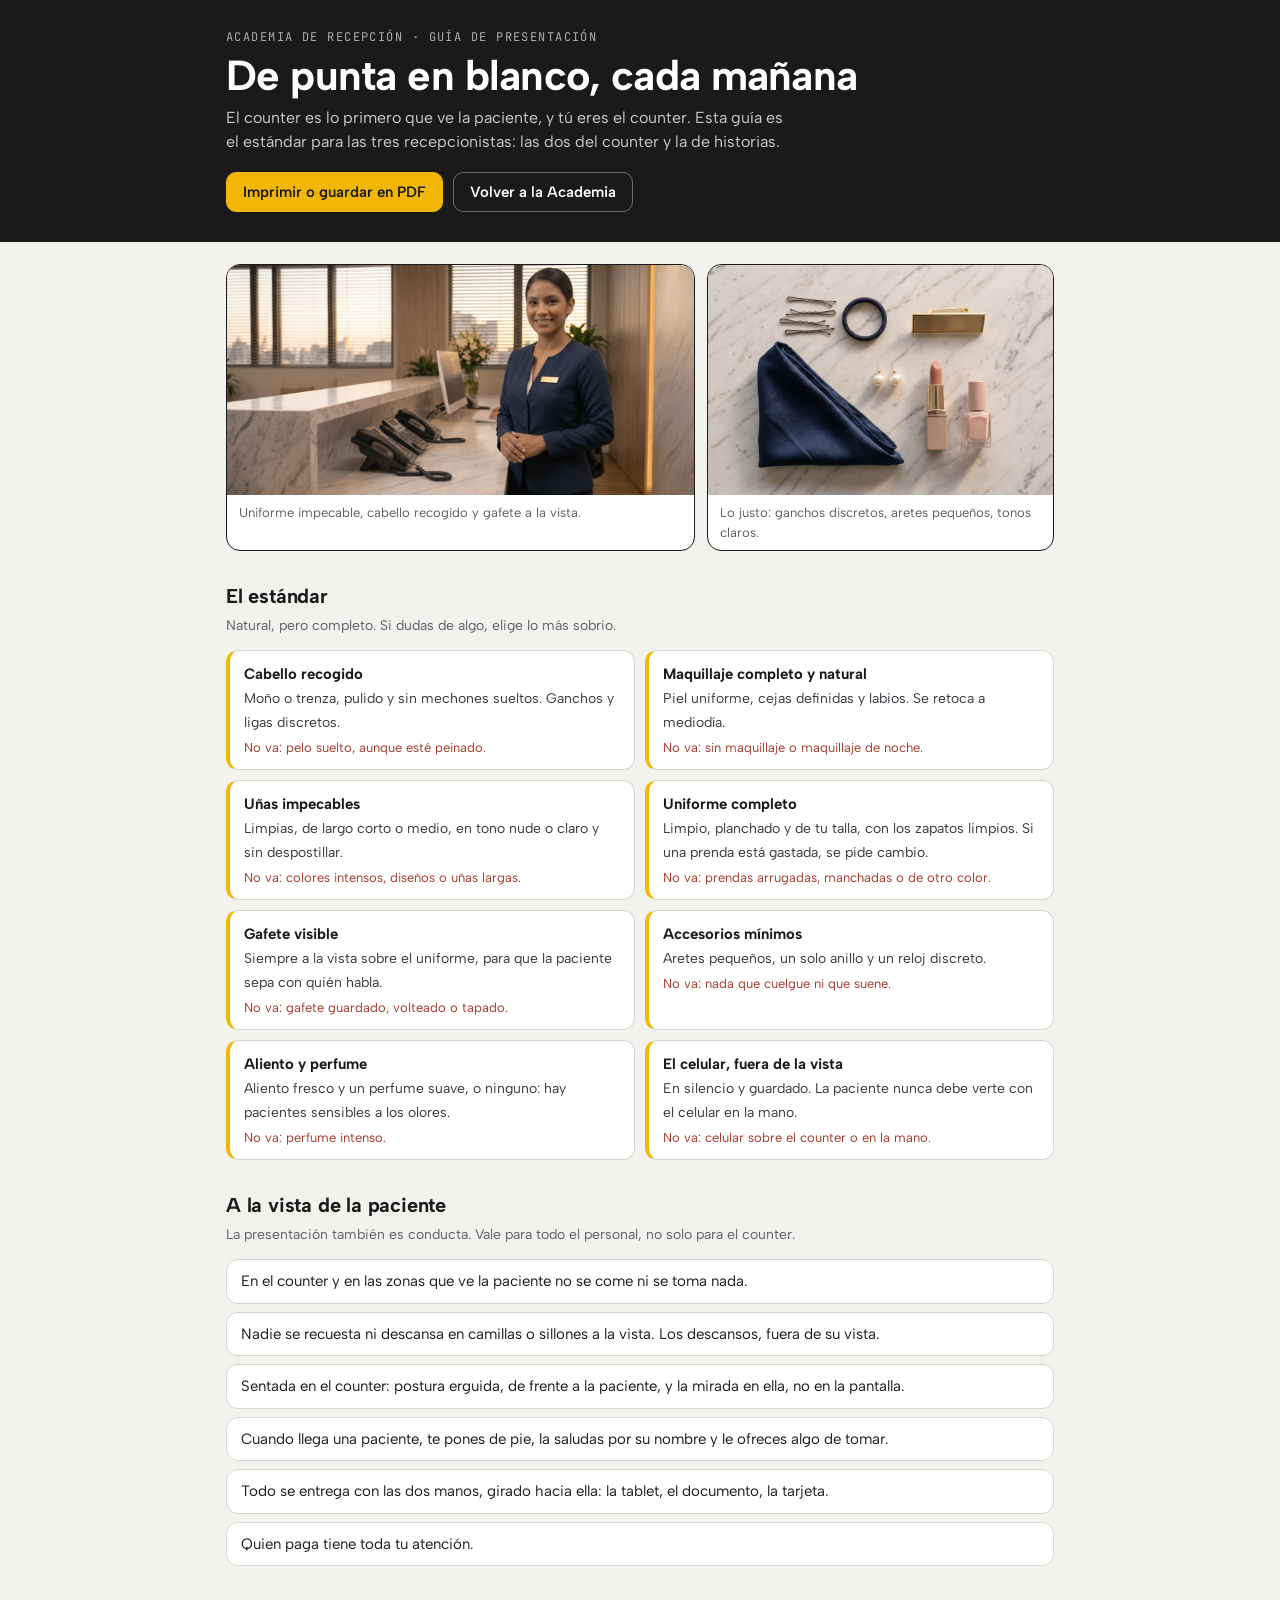
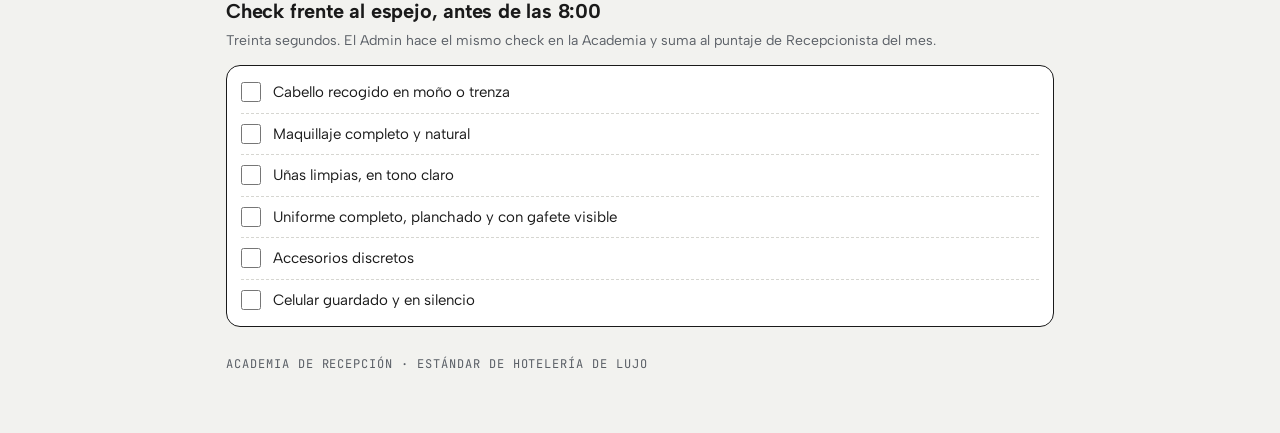
==== guia.html @ e51e3f7a "Módulos 9 a 12 con video, bitácora de ocurrencias y guía de presentación Co-Authored-By: Claude Opus" ====
<!doctype html>
<html lang="es">
<head>
<meta charset="utf-8">
<meta name="viewport" content="width=device-width, initial-scale=1, viewport-fit=cover">
<meta name="theme-color" content="#1A1A1A">
<meta name="robots" content="noindex">
<title>Guía de presentación · Academia de Recepción</title>
<link rel="preconnect" href="https://fonts.googleapis.com">
<link rel="preconnect" href="https://fonts.gstatic.com" crossorigin>
<link href="https://fonts.googleapis.com/css2?family=Albert+Sans:wght@400;500;600;700&family=JetBrains+Mono:wght@500;600&display=swap" rel="stylesheet">
<style>
  :root {
    --fondo: #F2F2EF; --papel: #FFFFFF; --tinta: #1A1A1A; --gris: #5A5F66; --filete: #D6D6D1; --senal: #F2B705;
    --mono: 'JetBrains Mono', ui-monospace, monospace; --sans: 'Albert Sans', system-ui, sans-serif;
  }
  * { box-sizing: border-box; }
  body { margin: 0; background: var(--fondo); color: var(--tinta); font-family: var(--sans); font-size: 16px; line-height: 1.5; -webkit-font-smoothing: antialiased; }
  .hoja { max-width: 860px; margin: 0 auto; padding: 0 16px 48px; }
  .banda { background: var(--tinta); color: #fff; padding: 28px 0 30px; }
  .banda .hoja { padding-bottom: 0; }
  .rotulo { font-family: var(--mono); font-size: 12px; letter-spacing: .12em; text-transform: uppercase; color: #A9ACB1; margin: 0; }
  h1 { font-size: clamp(28px, 6vw, 42px); line-height: 1.05; letter-spacing: -.02em; margin: 8px 0 8px; }
  .banda p.sub { margin: 0; color: #C9CBCF; max-width: 56ch; }
  .acciones { display: flex; gap: 10px; margin-top: 18px; flex-wrap: wrap; }
  .btn { display: inline-flex; align-items: center; gap: 8px; border: 1px solid var(--senal); background: var(--senal); color: var(--tinta); border-radius: 10px; padding: 10px 16px; font: 600 15px var(--sans); cursor: pointer; text-decoration: none; }
  .btn.claro { background: transparent; color: #fff; border-color: #6B6E73; }
  .fotos { display: grid; grid-template-columns: 1.35fr 1fr; gap: 12px; margin-top: 22px; }
  .fotos figure { margin: 0; border: 1px solid var(--tinta); border-radius: 14px; overflow: hidden; background: var(--papel); }
  .fotos img { display: block; width: 100%; height: 230px; object-fit: cover; }
  .fotos figcaption { font-size: 13px; color: var(--gris); padding: 8px 12px; }
  h2 { font-size: 20px; margin: 30px 0 4px; letter-spacing: -.01em; }
  .nota { color: var(--gris); font-size: 14px; margin: 0; }
  .reglas { display: grid; grid-template-columns: 1fr 1fr; gap: 10px; margin-top: 14px; }
  .regla { background: var(--papel); border: 1px solid var(--filete); border-left: 4px solid var(--senal); border-radius: 12px; padding: 12px 14px; break-inside: avoid; }
  .regla b { display: block; font-size: 15px; }
  .regla span { font-size: 14px; color: #34383D; }
  .regla .no { display: block; margin-top: 4px; font-size: 13px; color: #A33A2A; }
  .conducta { list-style: none; padding: 0; margin: 14px 0 0; display: grid; gap: 8px; }
  .conducta li { background: var(--papel); border: 1px solid var(--filete); border-radius: 12px; padding: 10px 14px; font-size: 15px; break-inside: avoid; }
  .espejo { margin-top: 14px; border: 1px solid var(--tinta); border-radius: 14px; background: var(--papel); padding: 6px 14px; break-inside: avoid; }
  .espejo label { display: flex; gap: 12px; align-items: center; padding: 9px 0; border-bottom: 1px dashed var(--filete); font-size: 15px; }
  .espejo label:last-child { border-bottom: 0; }
  .espejo input { width: 20px; height: 20px; accent-color: var(--tinta); margin: 0; flex: none; }
  .pie { margin-top: 28px; font-family: var(--mono); font-size: 12px; letter-spacing: .08em; color: var(--gris); text-transform: uppercase; }
  @media (max-width: 640px) {
    .fotos { grid-template-columns: 1fr; }
    .fotos img { height: 200px; }
    .reglas { grid-template-columns: 1fr; }
  }
  @media print {
    @page { size: A4; margin: 12mm; }
    body { background: #fff; font-size: 12.5px; }
    .banda { background: #fff; color: var(--tinta); padding: 0 0 8px; border-bottom: 3px solid var(--tinta); }
    .banda p.sub { color: var(--gris); }
    .rotulo { color: var(--gris); }
    .acciones { display: none; }
    .hoja { max-width: none; padding: 0; }
    h1 { font-size: 26px; }
    h2 { font-size: 15px; margin-top: 14px; }
    .fotos { margin-top: 10px; }
    .fotos img { height: 150px; }
    .reglas { gap: 6px; margin-top: 8px; }
    .regla { padding: 7px 10px; }
    .regla span { font-size: 12px; }
    .conducta { gap: 4px; margin-top: 8px; }
    .conducta li { padding: 5px 10px; font-size: 12px; }
    .espejo { margin-top: 8px; padding: 2px 10px; }
    .espejo label { padding: 4px 0; font-size: 12px; }
    .pie { margin-top: 10px; }
    * { -webkit-print-color-adjust: exact; print-color-adjust: exact; }
  }
</style>
</head>
<body>
<header class="banda">
  <div class="hoja">
    <p class="rotulo">Academia de Recepción · Guía de presentación</p>
    <h1>De punta en blanco, cada mañana</h1>
    <p class="sub">El counter es lo primero que ve la paciente, y tú eres el counter. Esta guía es el estándar para las tres recepcionistas: las dos del counter y la de historias.</p>
    <div class="acciones">
      <button class="btn" type="button" onclick="window.print()">Imprimir o guardar en PDF</button>
      <a class="btn claro" href="./">Volver a la Academia</a>
    </div>
  </div>
</header>

<main class="hoja">
  <div class="fotos">
    <figure><img src="media/guia-presencia.jpg" alt="Recepcionista de pie con uniforme azul marino, cabello recogido y gafete visible"><figcaption>Uniforme impecable, cabello recogido y gafete a la vista.</figcaption></figure>
    <figure><img src="media/guia-accesorios.jpg" alt="Ganchos, liga, aretes pequeños de perla, labial y esmalte en tono claro"><figcaption>Lo justo: ganchos discretos, aretes pequeños, tonos claros.</figcaption></figure>
  </div>

  <h2>El estándar</h2>
  <p class="nota">Natural, pero completo. Si dudas de algo, elige lo más sobrio.</p>
  <div class="reglas">
    <div class="regla"><b>Cabello recogido</b><span>Moño o trenza, pulido y sin mechones sueltos. Ganchos y ligas discretos.</span><span class="no">No va: pelo suelto, aunque esté peinado.</span></div>
    <div class="regla"><b>Maquillaje completo y natural</b><span>Piel uniforme, cejas definidas y labios. Se retoca a mediodía.</span><span class="no">No va: sin maquillaje o maquillaje de noche.</span></div>
    <div class="regla"><b>Uñas impecables</b><span>Limpias, de largo corto o medio, en tono nude o claro y sin despostillar.</span><span class="no">No va: colores intensos, diseños o uñas largas.</span></div>
    <div class="regla"><b>Uniforme completo</b><span>Limpio, planchado y de tu talla, con los zapatos limpios. Si una prenda está gastada, se pide cambio.</span><span class="no">No va: prendas arrugadas, manchadas o de otro color.</span></div>
    <div class="regla"><b>Gafete visible</b><span>Siempre a la vista sobre el uniforme, para que la paciente sepa con quién habla.</span><span class="no">No va: gafete guardado, volteado o tapado.</span></div>
    <div class="regla"><b>Accesorios mínimos</b><span>Aretes pequeños, un solo anillo y un reloj discreto.</span><span class="no">No va: nada que cuelgue ni que suene.</span></div>
    <div class="regla"><b>Aliento y perfume</b><span>Aliento fresco y un perfume suave, o ninguno: hay pacientes sensibles a los olores.</span><span class="no">No va: perfume intenso.</span></div>
    <div class="regla"><b>El celular, fuera de la vista</b><span>En silencio y guardado. La paciente nunca debe verte con el celular en la mano.</span><span class="no">No va: celular sobre el counter o en la mano.</span></div>
  </div>

  <h2>A la vista de la paciente</h2>
  <p class="nota">La presentación también es conducta. Vale para todo el personal, no solo para el counter.</p>
  <ul class="conducta">
    <li>En el counter y en las zonas que ve la paciente no se come ni se toma nada.</li>
    <li>Nadie se recuesta ni descansa en camillas o sillones a la vista. Los descansos, fuera de su vista.</li>
    <li>Sentada en el counter: postura erguida, de frente a la paciente, y la mirada en ella, no en la pantalla.</li>
    <li>Cuando llega una paciente, te pones de pie, la saludas por su nombre y le ofreces algo de tomar.</li>
    <li>Todo se entrega con las dos manos, girado hacia ella: la tablet, el documento, la tarjeta.</li>
    <li>Quien paga tiene toda tu atención.</li>
  </ul>

  <h2>Check frente al espejo, antes de las 8:00</h2>
  <p class="nota">Treinta segundos. El Admin hace el mismo check en la Academia y suma al puntaje de Recepcionista del mes.</p>
  <div class="espejo">
    <label><input type="checkbox"> Cabello recogido en moño o trenza</label>
    <label><input type="checkbox"> Maquillaje completo y natural</label>
    <label><input type="checkbox"> Uñas limpias, en tono claro</label>
    <label><input type="checkbox"> Uniforme completo, planchado y con gafete visible</label>
    <label><input type="checkbox"> Accesorios discretos</label>
    <label><input type="checkbox"> Celular guardado y en silencio</label>
  </div>

  <p class="pie">Academia de Recepción · estándar de hotelería de lujo</p>
</main>
</body>
</html>
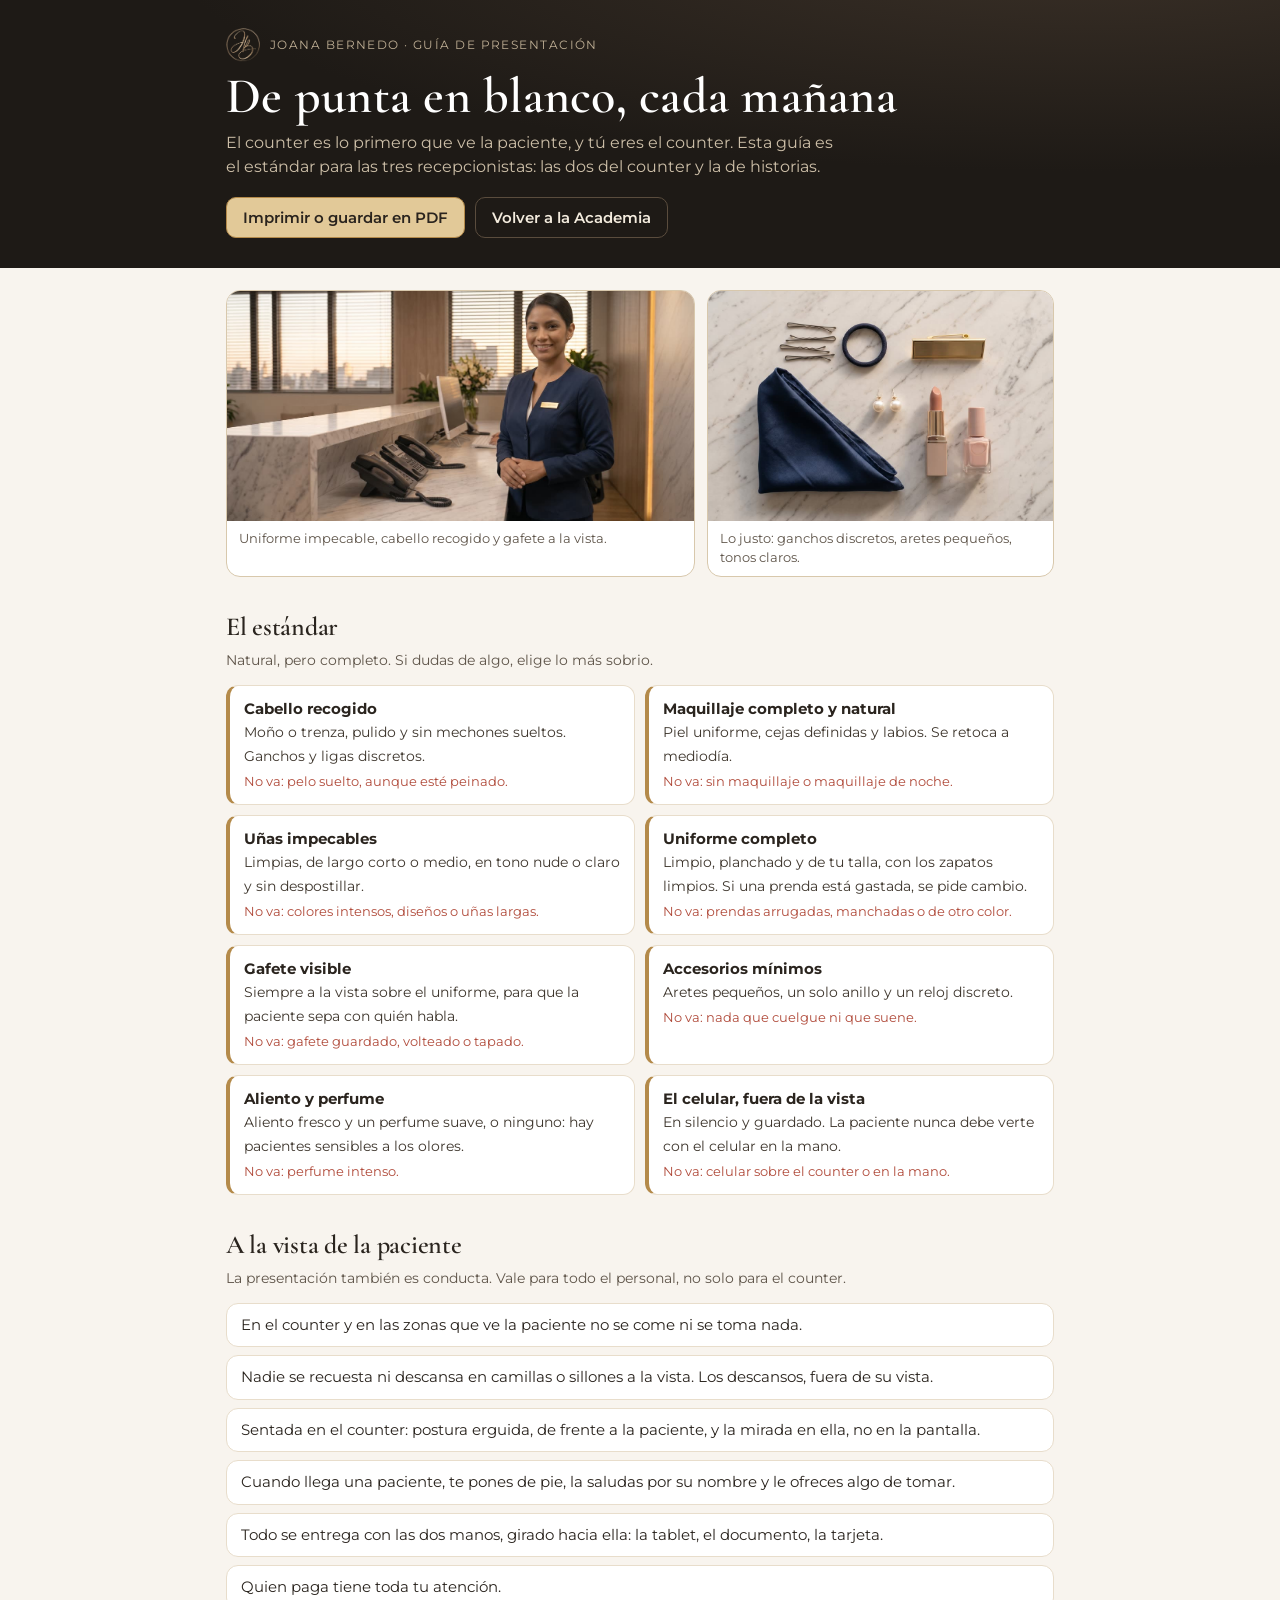
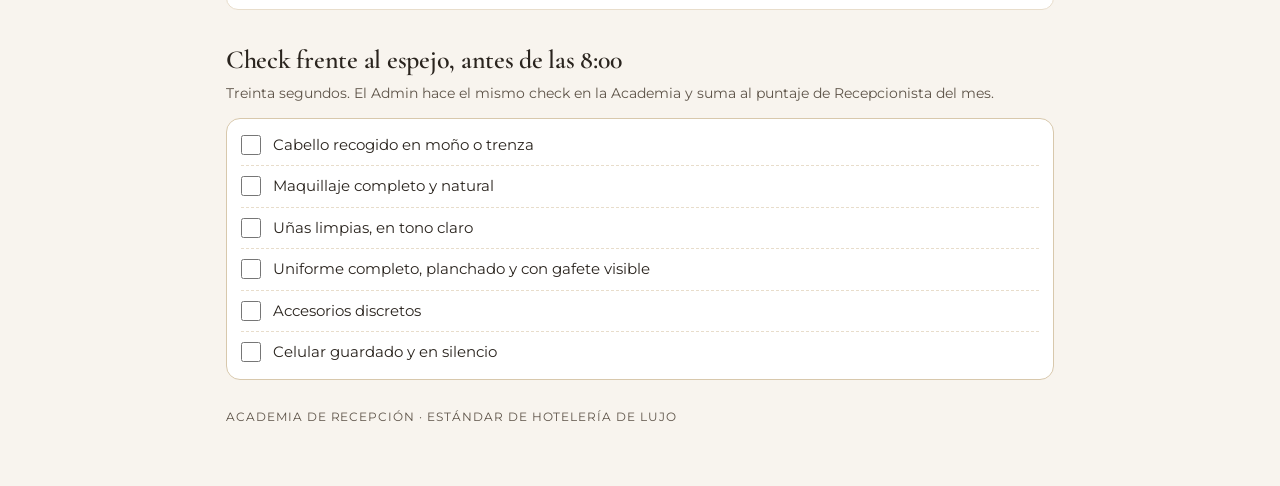
==== commit f4385698: "Identidad de Joana Bernedo: dorados, cremas, monograma JB y serif Cormorant Co-Authored-By: Claude O" ====
--- a/guia.html
+++ b/guia.html
@@ -3,42 +3,43 @@
 <head>
 <meta charset="utf-8">
 <meta name="viewport" content="width=device-width, initial-scale=1, viewport-fit=cover">
-<meta name="theme-color" content="#1A1A1A">
+<meta name="theme-color" content="#1E1A16">
 <meta name="robots" content="noindex">
 <title>Guía de presentación · Academia de Recepción</title>
 <link rel="preconnect" href="https://fonts.googleapis.com">
 <link rel="preconnect" href="https://fonts.gstatic.com" crossorigin>
-<link href="https://fonts.googleapis.com/css2?family=Albert+Sans:wght@400;500;600;700&family=JetBrains+Mono:wght@500;600&display=swap" rel="stylesheet">
+<link href="https://fonts.googleapis.com/css2?family=Cormorant+Garamond:wght@500;600;700&family=Montserrat:wght@400;500;600;700&display=swap" rel="stylesheet">
 <style>
   :root {
-    --fondo: #F2F2EF; --papel: #FFFFFF; --tinta: #1A1A1A; --gris: #5A5F66; --filete: #D6D6D1; --senal: #F2B705;
-    --mono: 'JetBrains Mono', ui-monospace, monospace; --sans: 'Albert Sans', system-ui, sans-serif;
+    --fondo: #F8F4EE; --papel: #FFFFFF; --tinta: #2A241E; --gris: #5E5449; --filete: #E8DDCB; --senal: #B48A4A;
+    --oro-claro: #E2C998; --noche: #1E1A16;
+    --mono: 'Montserrat', system-ui, sans-serif; --sans: 'Montserrat', system-ui, sans-serif; --serif: 'Cormorant Garamond', Georgia, serif;
   }
   * { box-sizing: border-box; }
   body { margin: 0; background: var(--fondo); color: var(--tinta); font-family: var(--sans); font-size: 16px; line-height: 1.5; -webkit-font-smoothing: antialiased; }
   .hoja { max-width: 860px; margin: 0 auto; padding: 0 16px 48px; }
-  .banda { background: var(--tinta); color: #fff; padding: 28px 0 30px; }
+  .banda { background: radial-gradient(120% 140% at 85% -20%, #3A3027 0%, var(--noche) 60%); color: #fff; padding: 28px 0 30px; }
   .banda .hoja { padding-bottom: 0; }
-  .rotulo { font-family: var(--mono); font-size: 12px; letter-spacing: .12em; text-transform: uppercase; color: #A9ACB1; margin: 0; }
-  h1 { font-size: clamp(28px, 6vw, 42px); line-height: 1.05; letter-spacing: -.02em; margin: 8px 0 8px; }
-  .banda p.sub { margin: 0; color: #C9CBCF; max-width: 56ch; }
+  .rotulo { font-family: var(--mono); font-size: 12px; letter-spacing: .12em; text-transform: uppercase; color: #BFAF95; margin: 0; }
+  h1 { font-family: var(--serif); font-weight: 600; font-size: clamp(34px, 7vw, 50px); line-height: 1.05; letter-spacing: .005em; margin: 8px 0 8px; }
+  .banda p.sub { margin: 0; color: #CDBFA8; max-width: 56ch; }
   .acciones { display: flex; gap: 10px; margin-top: 18px; flex-wrap: wrap; }
-  .btn { display: inline-flex; align-items: center; gap: 8px; border: 1px solid var(--senal); background: var(--senal); color: var(--tinta); border-radius: 10px; padding: 10px 16px; font: 600 15px var(--sans); cursor: pointer; text-decoration: none; }
-  .btn.claro { background: transparent; color: #fff; border-color: #6B6E73; }
+  .btn { display: inline-flex; align-items: center; gap: 8px; border: 1px solid var(--senal); background: var(--oro-claro); color: var(--tinta); border-radius: 10px; padding: 10px 16px; font: 600 15px var(--sans); cursor: pointer; text-decoration: none; }
+  .btn.claro { background: transparent; color: #F3EBDD; border-color: #5A4C3D; }
   .fotos { display: grid; grid-template-columns: 1.35fr 1fr; gap: 12px; margin-top: 22px; }
-  .fotos figure { margin: 0; border: 1px solid var(--tinta); border-radius: 14px; overflow: hidden; background: var(--papel); }
+  .fotos figure { margin: 0; border: 1px solid #D8C8AC; border-radius: 14px; overflow: hidden; background: var(--papel); }
   .fotos img { display: block; width: 100%; height: 230px; object-fit: cover; }
   .fotos figcaption { font-size: 13px; color: var(--gris); padding: 8px 12px; }
-  h2 { font-size: 20px; margin: 30px 0 4px; letter-spacing: -.01em; }
+  h2 { font-family: var(--serif); font-weight: 600; font-size: 26px; margin: 30px 0 4px; letter-spacing: -.01em; }
   .nota { color: var(--gris); font-size: 14px; margin: 0; }
   .reglas { display: grid; grid-template-columns: 1fr 1fr; gap: 10px; margin-top: 14px; }
   .regla { background: var(--papel); border: 1px solid var(--filete); border-left: 4px solid var(--senal); border-radius: 12px; padding: 12px 14px; break-inside: avoid; }
   .regla b { display: block; font-size: 15px; }
-  .regla span { font-size: 14px; color: #34383D; }
-  .regla .no { display: block; margin-top: 4px; font-size: 13px; color: #A33A2A; }
+  .regla span { font-size: 14px; color: #3E362D; }
+  .regla .no { display: block; margin-top: 4px; font-size: 13px; color: #B04A3A; }
   .conducta { list-style: none; padding: 0; margin: 14px 0 0; display: grid; gap: 8px; }
   .conducta li { background: var(--papel); border: 1px solid var(--filete); border-radius: 12px; padding: 10px 14px; font-size: 15px; break-inside: avoid; }
-  .espejo { margin-top: 14px; border: 1px solid var(--tinta); border-radius: 14px; background: var(--papel); padding: 6px 14px; break-inside: avoid; }
+  .espejo { margin-top: 14px; border: 1px solid #D8C8AC; border-radius: 14px; background: var(--papel); padding: 6px 14px; break-inside: avoid; }
   .espejo label { display: flex; gap: 12px; align-items: center; padding: 9px 0; border-bottom: 1px dashed var(--filete); font-size: 15px; }
   .espejo label:last-child { border-bottom: 0; }
   .espejo input { width: 20px; height: 20px; accent-color: var(--tinta); margin: 0; flex: none; }
@@ -75,7 +76,7 @@
 <body>
 <header class="banda">
   <div class="hoja">
-    <p class="rotulo">Academia de Recepción · Guía de presentación</p>
+    <p class="rotulo" style="display:flex;align-items:center;gap:10px"><img src="media/logo-jb.png" alt="" style="width:34px;height:34px">Joana Bernedo · Guía de presentación</p>
     <h1>De punta en blanco, cada mañana</h1>
     <p class="sub">El counter es lo primero que ve la paciente, y tú eres el counter. Esta guía es el estándar para las tres recepcionistas: las dos del counter y la de historias.</p>
     <div class="acciones">
